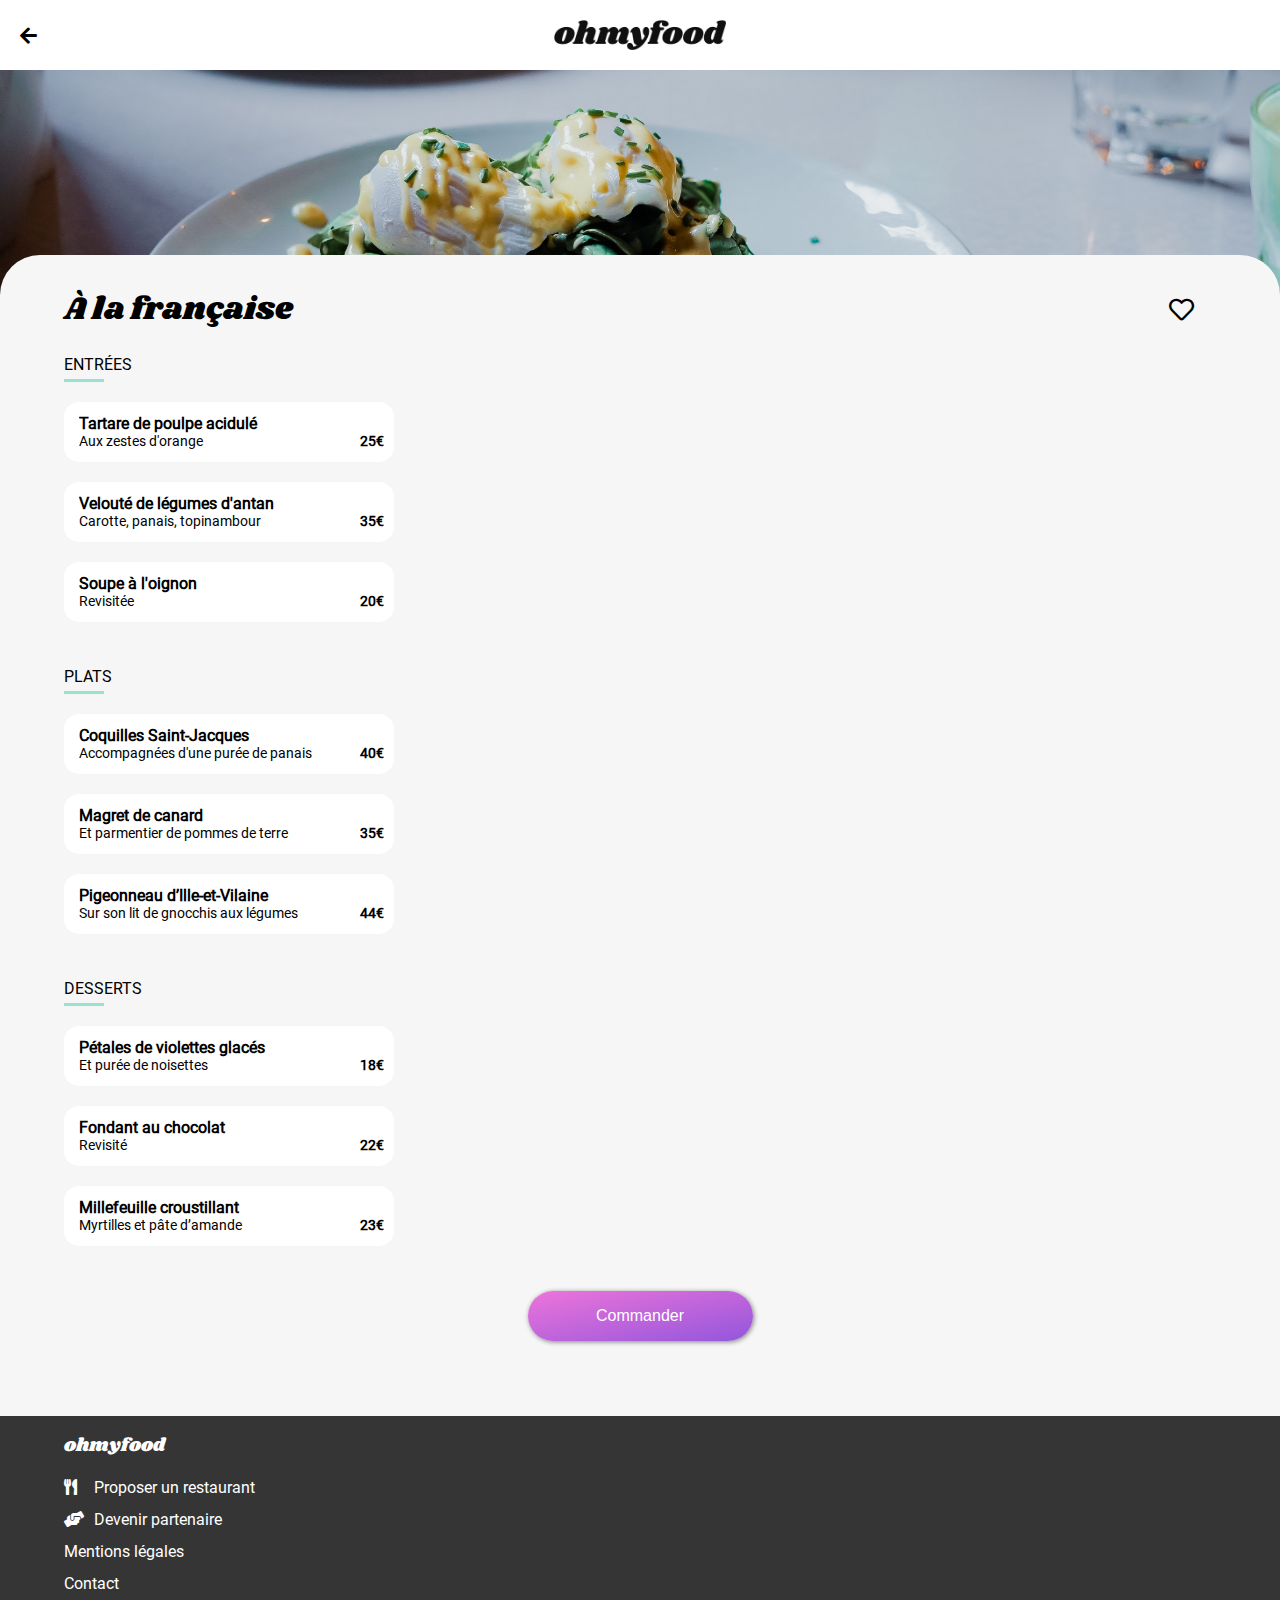
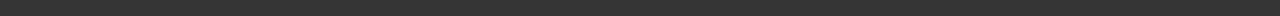
==== menu/a-la-francaise.html @ 7beffc09 "Ajout des menus et rétablissement du loader de l'accueil" ====
<!DOCTYPE html>
<html lang="fr">
<head>
  <meta charset="UTF-8">
  <meta name="viewport" content="width=device-width, initial-scale=1.0">
  <link rel="stylesheet" href="https://use.fontawesome.com/releases/v5.7.1/css/all.css">
  <link rel="stylesheet" href="../css/menu.css">
  <title>Ohmyfood - Menu - À la française</title>
</head>
<body>
  <header>
    <a id="back" href="../index.html"><i class="fa fa-arrow-left"></i></a>
    <img id="logo" src="../images/logo/ohmyfood.png" alt="Logo Ohmyfood" title="Logo Ohmyfood"/>
  </header>
  <main>
    <img id="photo" src="../images/restaurants/toa-heftiba-DQKerTsQwi0-unsplash.jpg" alt="À la française" title="À la française"/>
    <section id="menu">
      <div id="menu-title">
        <h1>À la française</h1>
        <div class="heart">
          <i class="far fa-heart"></i>
          <i class="fa fa-heart"></i>
        </div>
      </div>
      <div id="menu-list">
        <div class="starter">
          <p>ENTRÉES</p>
          <div class="dash"></div>
          <div class="elem">
            <div class="elem-container">
              <div class="elem-text">
                <div>
                  <div class="elem-name">Tartare de poulpe acidulé</div>
                  <div class="elem-desc">Aux zestes d'orange</div>
                </div>
                <div class="elem-price">25€</div>
              </div>
            </div>
            <div class="elem-check"><i class="fa fa-check-circle"></i></div>
          </div>
          <div class="elem">
            <div class="elem-container">
              <div class="elem-text">
                <div>
                  <div class="elem-name">Velouté de légumes d'antan</div>
                  <div class="elem-desc">Carotte, panais, topinambour</div>
                </div>
                <div class="elem-price">35€</div>
              </div>
            </div>
            <div class="elem-check"><i class="fa fa-check-circle"></i></div>
          </div>
          <div class="elem">
            <div class="elem-container">
              <div class="elem-text">
                <div>
                  <div class="elem-name">Soupe à l'oignon</div>
                  <div class="elem-desc">Revisitée</div>
                </div>
                <div class="elem-price">20€</div>
              </div>
            </div>
            <div class="elem-check"><i class="fa fa-check-circle"></i></div>
          </div>
        </div>
        <div class="main-course">
          <p>PLATS</p>
          <div class="dash"></div>
          <div class="elem">
            <div class="elem-container">
              <div class="elem-text">
                <div>
                  <div class="elem-name">Coquilles Saint-Jacques</div>
                  <div class="elem-desc">Accompagnées d'une purée de panais</div>
                </div>
                <div class="elem-price">40€</div>
              </div>
            </div>
            <div class="elem-check"><i class="fa fa-check-circle"></i></div>
          </div>
          <div class="elem">
            <div class="elem-container">
              <div class="elem-text">
                <div>
                  <div class="elem-name">Magret de canard</div>
                  <div class="elem-desc">Et parmentier de pommes de terre</div>
                </div>
                <div class="elem-price">35€</div>
              </div>
            </div>
            <div class="elem-check"><i class="fa fa-check-circle"></i></div>
          </div>
          <div class="elem">
            <div class="elem-container">
              <div class="elem-text">
                <div>
                  <div class="elem-name">Pigeonneau d’Ille-et-Vilaine</div>
                  <div class="elem-desc">Sur son lit de gnocchis aux légumes</div>
                </div>
                <div class="elem-price">44€</div>
              </div>
            </div>
            <div class="elem-check"><i class="fa fa-check-circle"></i></div>
          </div>
        </div>
        <div class="dessert">
          <p>DESSERTS</p>
          <div class="dash"></div>
          <div class="elem">
            <div class="elem-container">
              <div class="elem-text">
                <div>
                  <div class="elem-name">Pétales de violettes glacés</div>
                  <div class="elem-desc">Et purée de noisettes</div>
                </div>
                <div class="elem-price">18€</div>
              </div>
            </div>
            <div class="elem-check"><i class="fa fa-check-circle"></i></div>
          </div>
          <div class="elem">
            <div class="elem-container">
              <div class="elem-text">
                <div>
                  <div class="elem-name">Fondant au chocolat</div>
                  <div class="elem-desc">Revisité</div>
                </div>
                <div class="elem-price">22€</div>
              </div>
            </div>
            <div class="elem-check"><i class="fa fa-check-circle"></i></div>
          </div>
          <div class="elem">
            <div class="elem-container">
              <div class="elem-text">
                <div>
                  <div class="elem-name">Millefeuille croustillant</div>
                  <div class="elem-desc">Myrtilles et pâte d’amande</div>
                </div>
                <div class="elem-price">23€</div>
              </div>
            </div>
            <div class="elem-check"><i class="fa fa-check-circle"></i></div>
          </div>
        </div>
      </div>
      <button id="order-btn" type="button">Commander</button>
    </section>
  </main>
  <footer>
    <div>
      <h3>ohmyfood</h3>
      <ul>
        <li><a href="#"><i class="fa fa-utensils"></i>Proposer un restaurant</a></li>
        <li><a href="#"><i class="fa fa-hands-helping"></i>Devenir partenaire</a></li>
        <li><a href="#">Mentions légales</a></li>
        <li><a href="#">Contact</a></li>
      </ul>
    </div>
  </footer>
</body>
</html>
---- css/menu.css ----
@font-face {
	font-family: "Roboto";
	src: url("./fonts/Roboto-Regular.ttf") format("truetype");
}

@font-face {
  font-family: "Shrikhand";
  src: url("./fonts/Shrikhand-Regular.ttf") format("truetype");
}

html {
  font-family: "Roboto";
  min-width: 325px;
}

img {
  max-width: 100%;
  max-height: 100%;
  object-fit: cover;
}

body {
  margin: 0;
  color: black;
}

header {
  height: 70px;
  display: flex;
  justify-content: center;
  align-items: center;
}

#back {
  position: absolute;
  left: 20px;
  top: 25px;
  color: inherit;
  font-size: 1.2em;
}

#logo {
  height: 30px;
}

main {
  display: flex;
  flex-direction: column;
}

#photo {
  height: 225px;
}

#menu {
  padding: 10px 5%;
  padding-bottom: 75px;
  margin-top: -40px;
  display: flex;
  flex-direction: column;
  background-color: #F6F6F6;
  border-radius: 40px 40px 0 0;
  z-index: 1;
}

.heart {
  position: relative;
  font-size: 25px;
}

.heart:hover .far.fa-heart {
  transform: scale(0);
}

.heart:hover .fa.fa-heart {
  transform: scale(1)
}

.fa-heart {
  width: 30px;
  height: 30px;
  display: flex;
  justify-content: center;
  align-items: center;
  transition-property: transform;
  transition-duration: 500ms;
  overflow: hidden;
}

.far.fa-heart {
  position: absolute;
  left: 0;
  top: 0;
  color: inherit;
}

.fa.fa-heart {
  background: linear-gradient(to top right, #ED74DA, #9356DC);
  -webkit-background-clip: text;
  background-clip: text;
  color: transparent;
  transform: scale(0);
}

#menu-title {
  display: flex;
  justify-content: space-between;
  align-items: center;
  padding-right: 20px;
}

#menu-title > h1 {
  font-family: "Shrikhand";
  font-weight: normal;
}

#menu-title > i {
  font-size: 1.5em;
}

#menu-list > div {
  margin-bottom: 45px;
}

#menu-list > div > p {
  margin: 0;
  margin-bottom: 5px;
}

.dash {
  width: 40px;
  height: 3px;
  background-color: #99E2D0;
}

.elem {
  position: relative;
  width: 330px;
  height: 60px;
  margin-top: 20px;
  border-radius: 15px;
  background-color: white;
  overflow: hidden;
  display: flex;
  align-items: center;
}

.elem-container {
  width: 100%;
  padding: 8px 15px;
}

.elem .elem-text {
  width: 100%;
  display: flex;
  justify-content: space-between;
}

.elem .elem-text > div:nth-child(1) {
  width: 280px;
  display: flex;
  flex-direction: column;
  justify-content:  space-around;
  transition-property: width;
  transition-duration: 500ms;
}

.elem:hover .elem-text > div:nth-child(1) {
  width: 220px;
}

.elem-name {
  font-weight: bold;
  text-overflow: ellipsis;
  overflow: hidden;
  white-space: nowrap;
}

.elem-desc {
  font-size: .9em;
  text-overflow: ellipsis;
  overflow: hidden;
  white-space: nowrap;
}

.elem-price {
  display: flex;
  justify-content: flex-end;
  align-items: flex-end;
  font-weight: bold;
  font-size: .9em;
}

.elem .elem-check {
  width: 65px;
  height: 100%;
  margin-right: -65px;
  display: flex;
  justify-content: center;
  align-items: center;
  background-color: #99E2D0;
  color: white;
  font-size: 1.2em;
  transition-property: margin;
  transition-duration: 500ms;
  float: right;
}

.elem:hover .elem-check {
  margin-right: 0px;
}

.elem:hover .elem-check i {
  animation: rotate-check 500ms forwards;
}

@keyframes rotate-check {
  from {
    transform: rotateZ(0deg)
  }
  to {
    transform: rotateZ(360deg)
  }
}

#order-btn {
  height: 50px;
  width: 225px;
  border-radius: 25px;
  border: none;
  box-shadow: 1px 1px 5px grey;
  background: linear-gradient(to bottom right, #ED74DA, #9356DC);
  color: white;
  font-size: 1rem;
  align-self: center;
}

#order-btn:hover {
  cursor: pointer;
  filter: brightness(110%);
  box-shadow: 3px 3px 5px grey;
}

footer {
  height: 200px;
  position: relative;
  bottom: 0;
  background-color: #353535;
  color: white;
  display: flex;
  align-items: center;
}

footer > div {
  height: 180px;
  padding-left: 5%;
  display: flex;
  flex-direction: column;
  justify-content: space-around;
}

footer h3 {
  margin: 0;
  font-family: "Shrikhand";
  font-weight: normal;
}

footer a {
  text-decoration: none;
  color: inherit;
}

footer a:hover {
  text-decoration: underline;
}

ul {
  list-style: none;
  padding: 0;
  margin: 0;
}

li {
  line-height: 2;
}

li i {
  width: 30px;
}
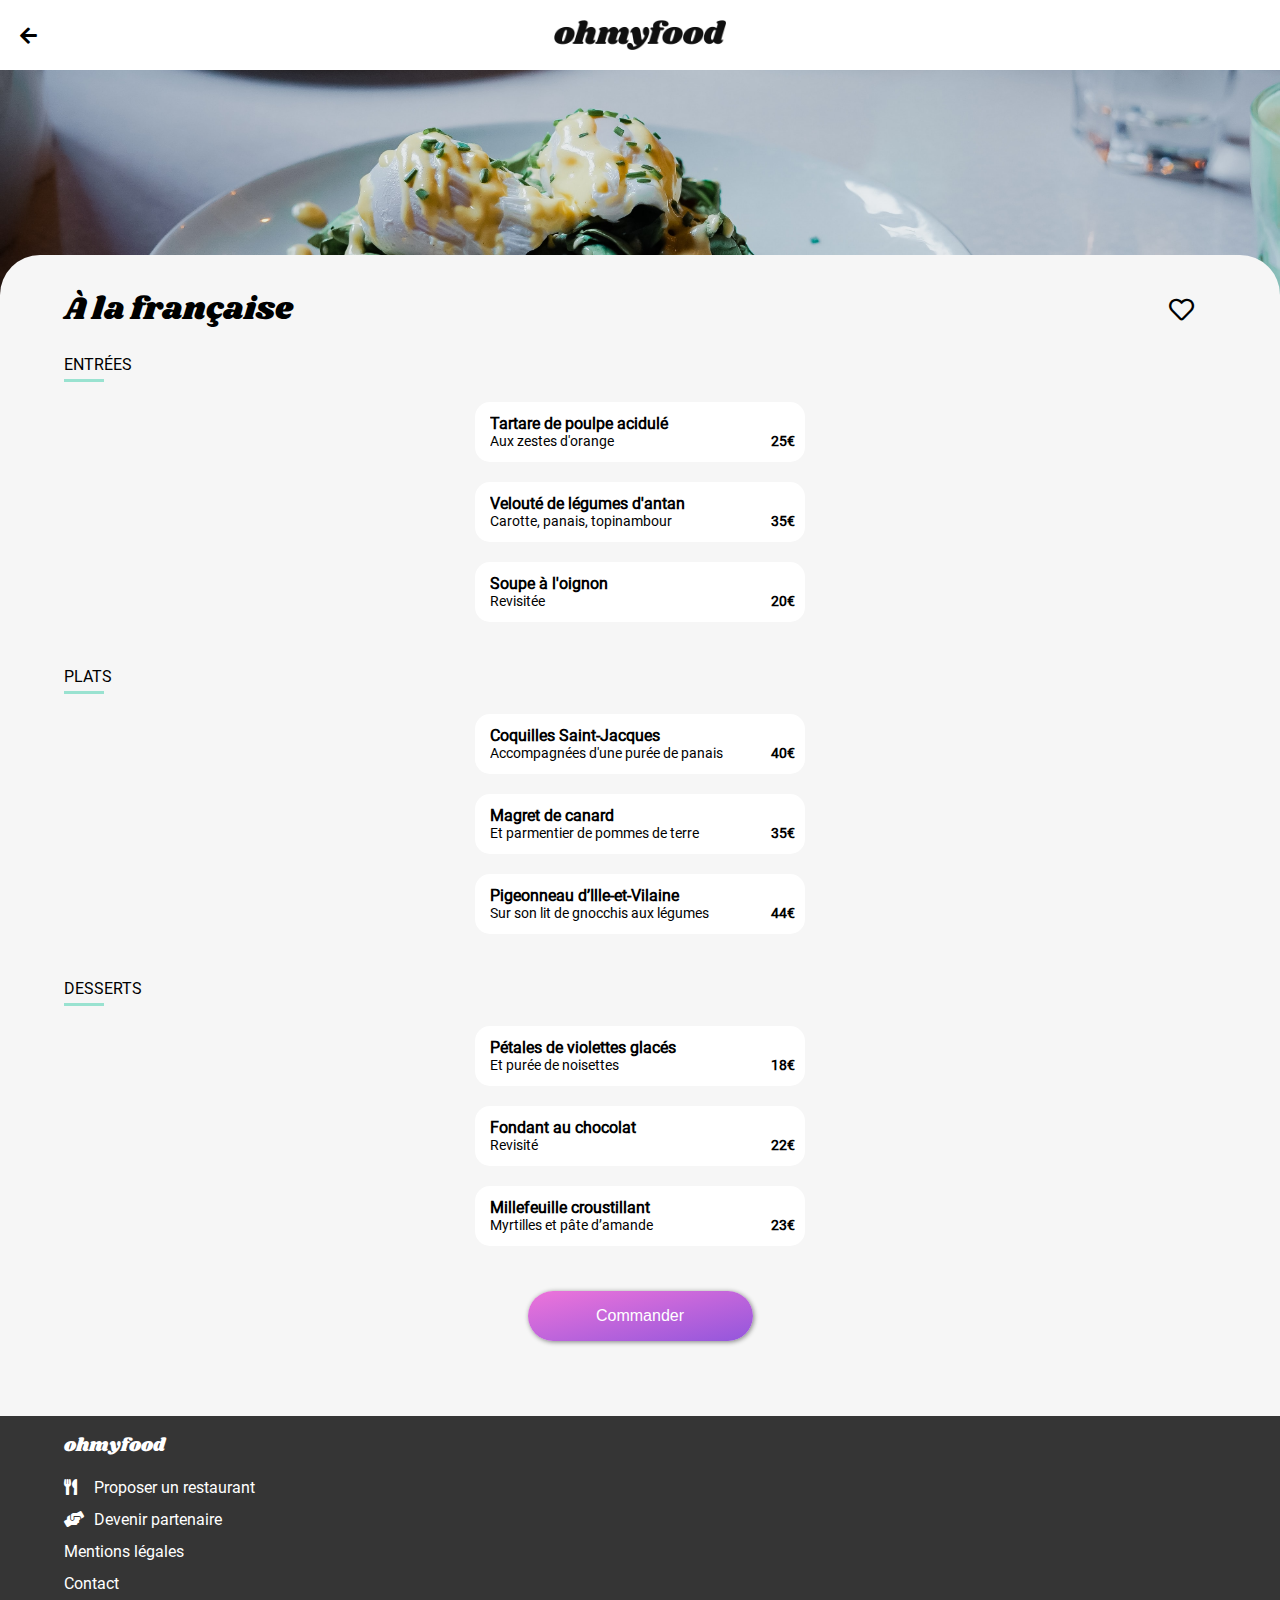
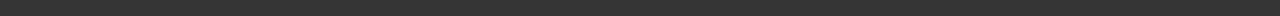
==== commit 11e48a72: "Ajout du mail au lien de contact" ====
--- a/menu/a-la-francaise.html
+++ b/menu/a-la-francaise.html
@@ -154,7 +154,7 @@
         <li><a href="#"><i class="fa fa-utensils"></i>Proposer un restaurant</a></li>
         <li><a href="#"><i class="fa fa-hands-helping"></i>Devenir partenaire</a></li>
         <li><a href="#">Mentions légales</a></li>
-        <li><a href="#">Contact</a></li>
+        <li><a href="mailto:miammiam@unsite.com" title="Nous contacter">Contact</a></li>
       </ul>
     </div>
   </footer>
--- a/css/menu.css
+++ b/css/menu.css
@@ -120,17 +120,22 @@
 
 #menu-list > div {
   margin-bottom: 45px;
+  display: flex;
+  flex-direction: column;
+  align-items: center;
 }
 
 #menu-list > div > p {
   margin: 0;
   margin-bottom: 5px;
+  align-self: flex-start;
 }
 
 .dash {
   width: 40px;
   height: 3px;
   background-color: #99E2D0;
+  align-self: flex-start;
 }
 
 .elem {
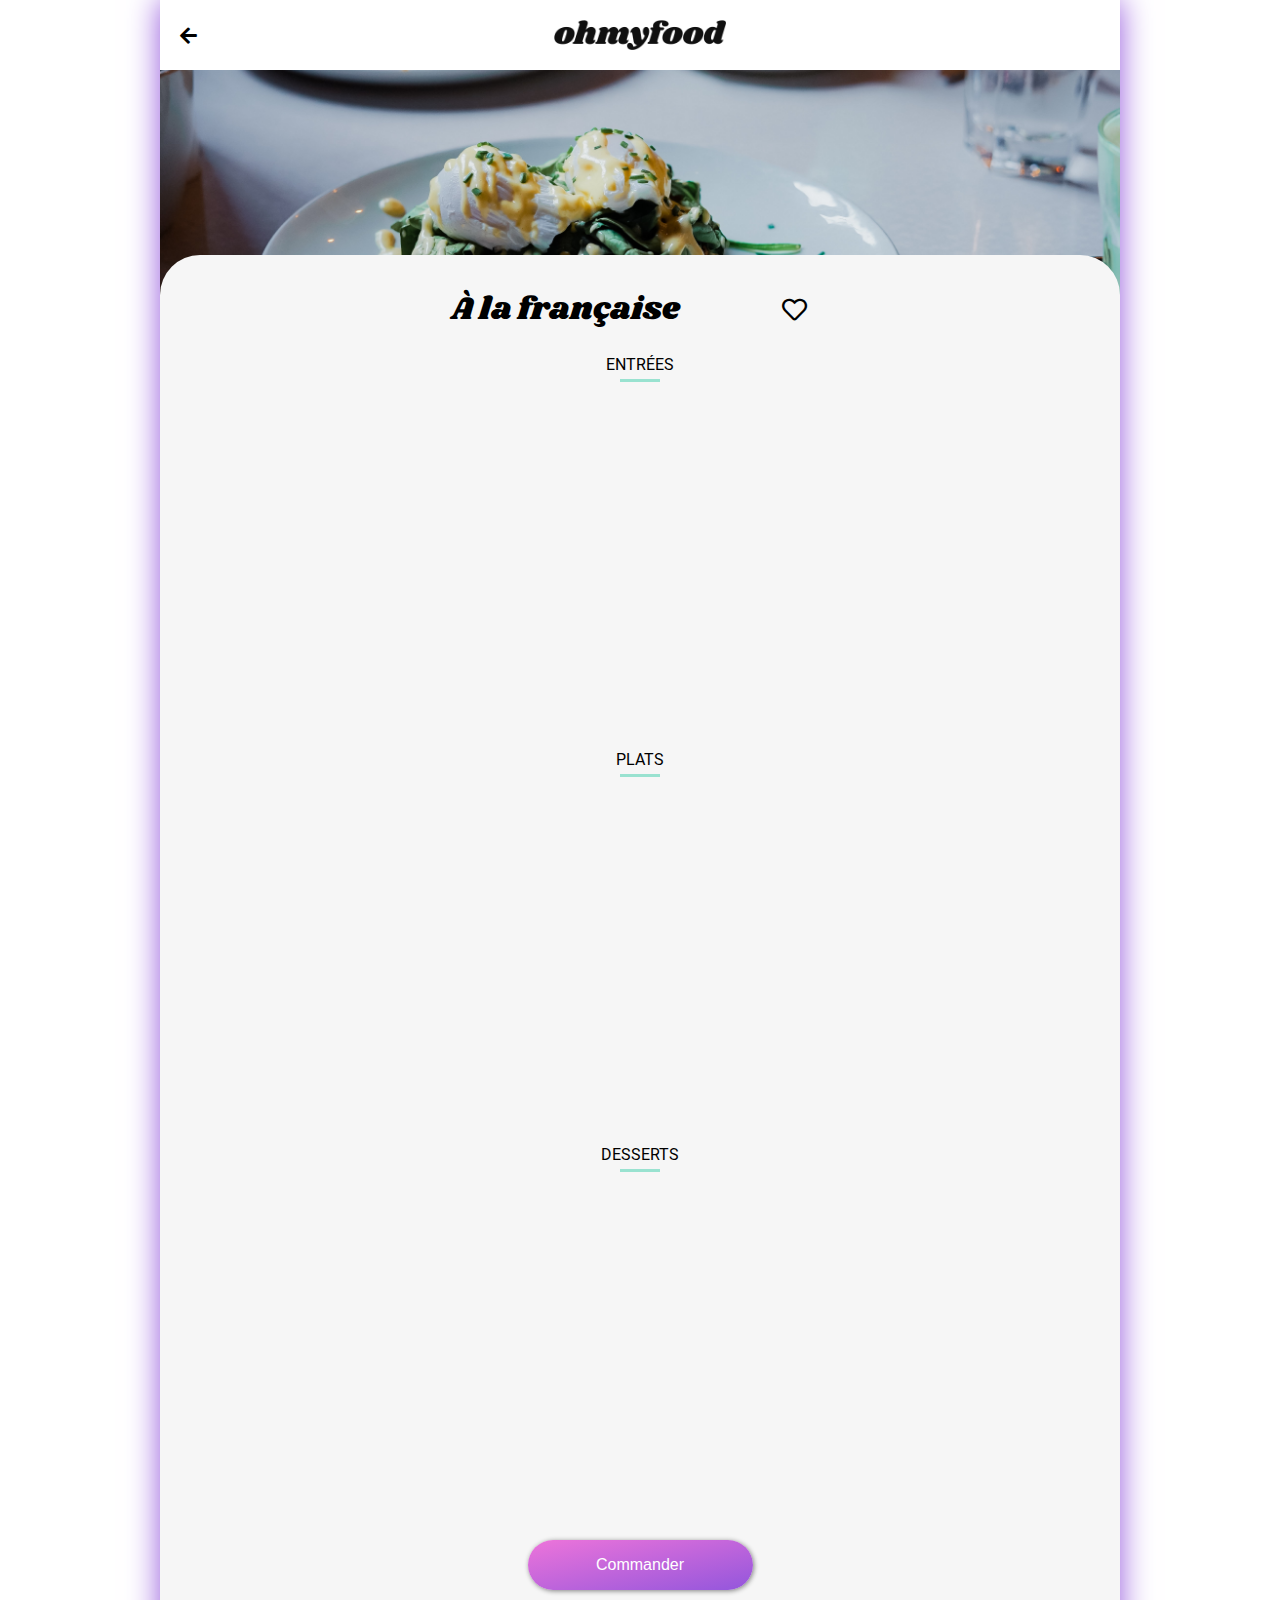
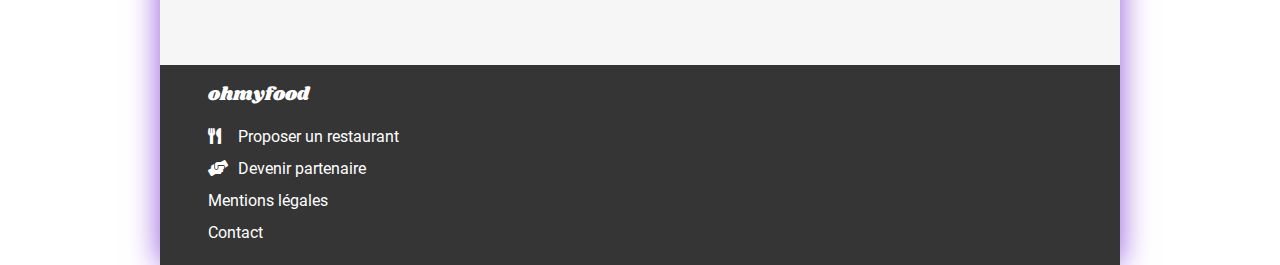
==== commit 0cad1113: "Animation des menus + ajout prise en charge tablette/PC + correction class/id menu" ====
--- a/menu/a-la-francaise.html
+++ b/menu/a-la-francaise.html
@@ -23,9 +23,9 @@
         </div>
       </div>
       <div id="menu-list">
-        <div class="starter">
+        <div id="starter">
           <p>ENTRÉES</p>
-          <div class="dash"></div>
+          <span class="dash"></span>
           <div class="elem">
             <div class="elem-container">
               <div class="elem-text">
@@ -63,9 +63,9 @@
             <div class="elem-check"><i class="fa fa-check-circle"></i></div>
           </div>
         </div>
-        <div class="main-course">
+        <div id="main-course">
           <p>PLATS</p>
-          <div class="dash"></div>
+          <span class="dash"></span>
           <div class="elem">
             <div class="elem-container">
               <div class="elem-text">
@@ -103,9 +103,9 @@
             <div class="elem-check"><i class="fa fa-check-circle"></i></div>
           </div>
         </div>
-        <div class="dessert">
+        <div id="dessert">
           <p>DESSERTS</p>
-          <div class="dash"></div>
+          <span class="dash"></span>
           <div class="elem">
             <div class="elem-container">
               <div class="elem-text">
--- a/css/menu.css
+++ b/css/menu.css
@@ -25,6 +25,7 @@
 }
 
 header {
+  position: relative;
   height: 70px;
   display: flex;
   justify-content: center;
@@ -138,16 +139,51 @@
   align-self: flex-start;
 }
 
+#menu-list > div {
+  height: 350px;
+  position: inherit;
+  top: 0;
+  overflow: hidden; 
+}
+
 .elem {
   position: relative;
   width: 330px;
-  height: 60px;
-  margin-top: 20px;
+  height: 80px;
+  margin-top: 30px;
   border-radius: 15px;
   background-color: white;
   overflow: hidden;
   display: flex;
   align-items: center;
+  opacity: 0;
+  animation-name: display-elem;
+  animation-duration: 250ms;
+  animation-timing-function: ease-out;
+  animation-fill-mode: forwards;
+}
+
+#starter div {
+  animation-delay: 500ms;
+}
+
+#main-course div {
+  animation-delay: 1000ms;
+}
+
+#dessert div {
+  animation-delay: 1500ms;
+}
+
+@keyframes display-elem {
+  from {
+    opacity: 0;
+    margin-top: 30px;
+  }
+  to {
+    opacity: 1;
+    margin-top: 20px;
+  }
 }
 
 .elem-container {
@@ -291,4 +327,24 @@
 
 li i {
   width: 30px;
+}
+
+/* Tablette */
+@media screen and (min-width: 641px) {
+  html {
+    margin: 0 12.5%;
+    box-shadow: 0 0 30px #9356DC;
+  }
+
+  #menu-title {
+    justify-content: center;
+  }
+
+  #menu-title > h1 {
+    margin-right: 100px;
+  }
+
+  #menu-list > div > p, .dash {
+    align-self: center;
+  }
 }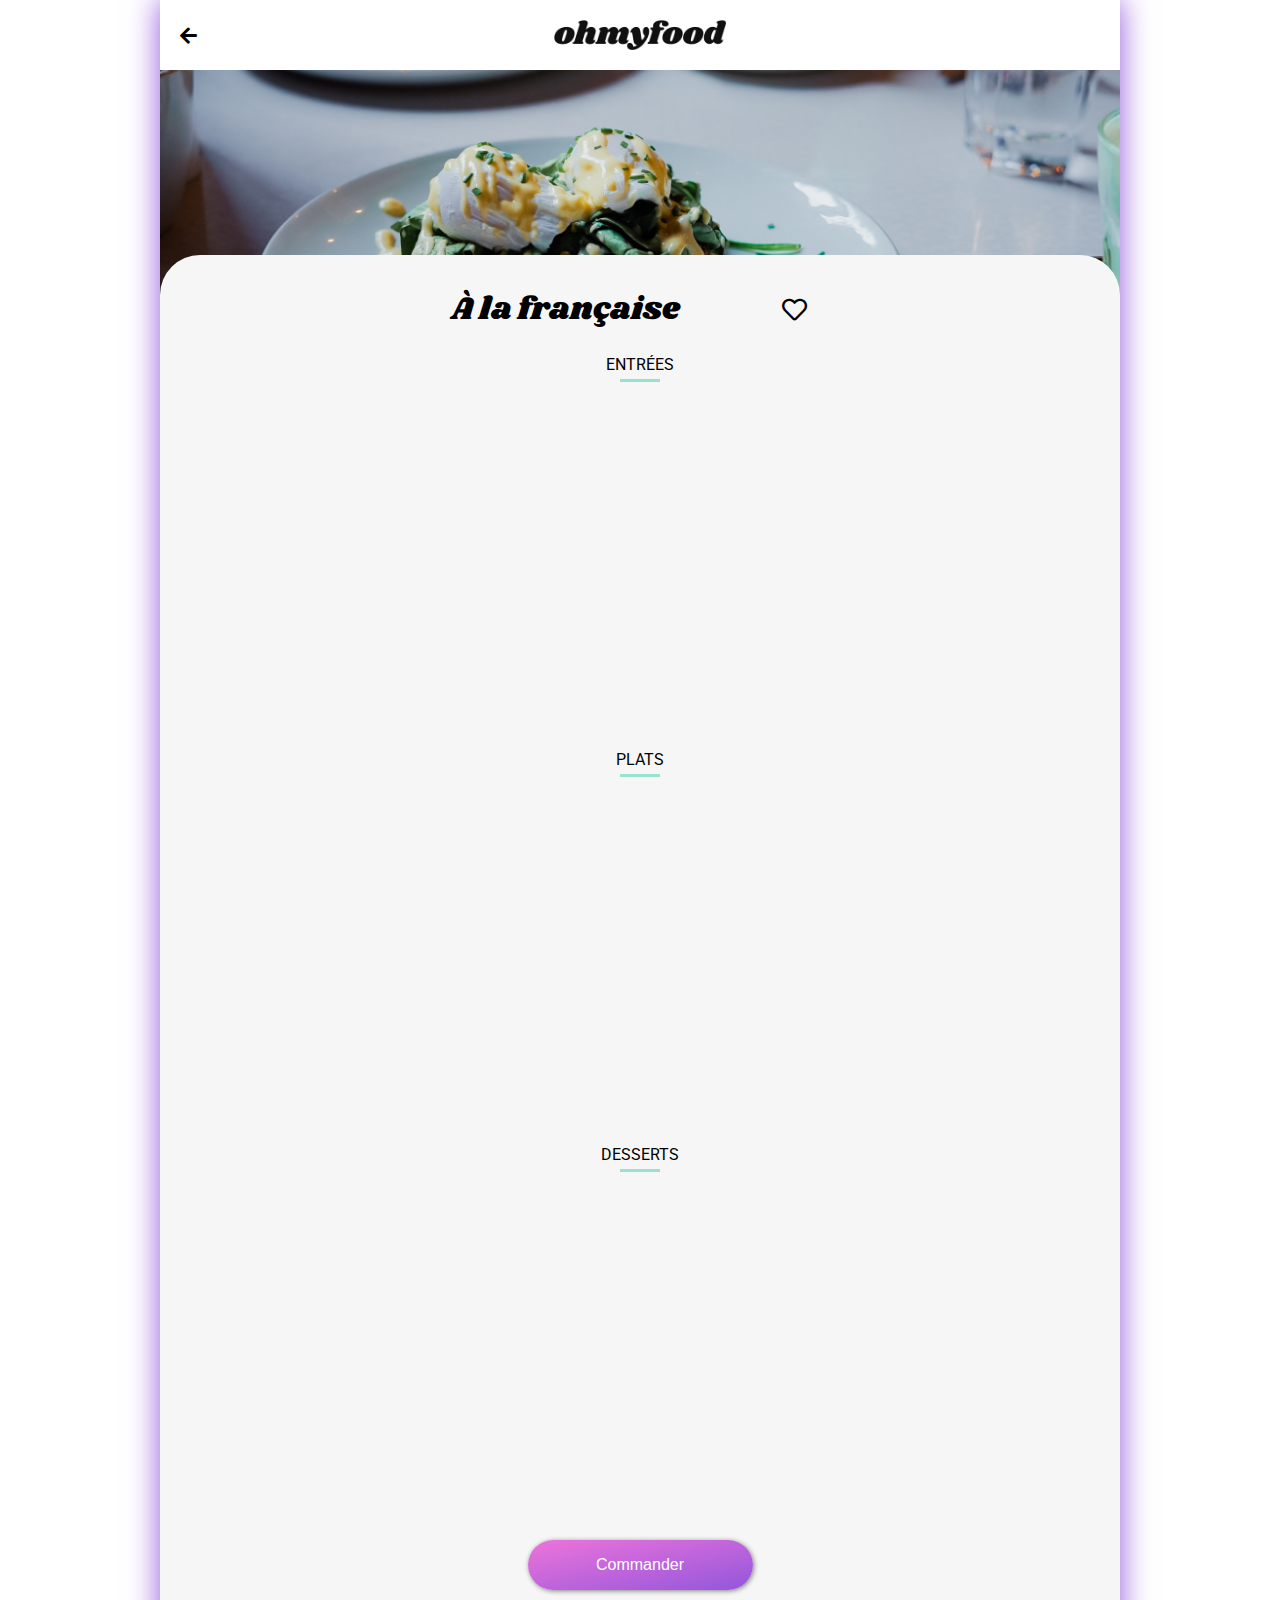
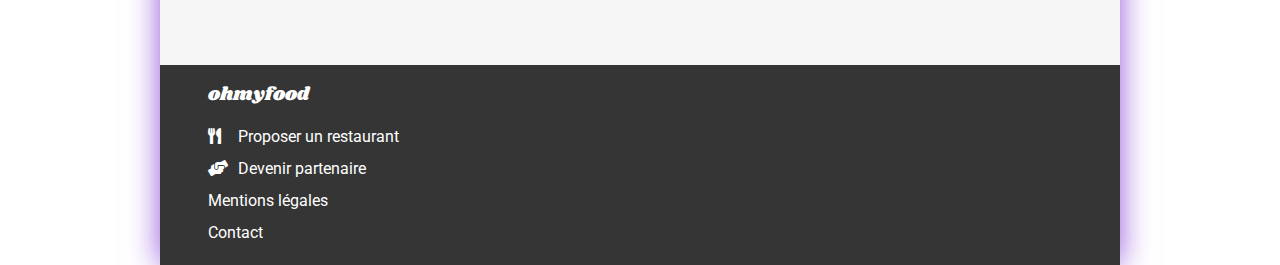
==== commit 38666fa6: "Changement ajout police" ====
--- a/menu/a-la-francaise.html
+++ b/menu/a-la-francaise.html
@@ -4,6 +4,10 @@
   <meta charset="UTF-8">
   <meta name="viewport" content="width=device-width, initial-scale=1.0">
   <link rel="stylesheet" href="https://use.fontawesome.com/releases/v5.7.1/css/all.css">
+  <link rel="preconnect" href="https://fonts.googleapis.com">
+  <link rel="preconnect" href="https://fonts.gstatic.com" crossorigin>
+  <link href="https://fonts.googleapis.com/css2?family=Roboto:ital,wght@0,100;0,300;0,400;0,500;0,700;0,900;1,100;1,300;1,400;1,500;1,700;1,900&display=swap" rel="stylesheet">
+  <link href="https://fonts.googleapis.com/css2?family=Shrikhand&display=swap" rel="stylesheet">
   <link rel="stylesheet" href="../css/menu.css">
   <title>Ohmyfood - Menu - À la française</title>
 </head>
--- a/css/menu.css
+++ b/css/menu.css
@@ -1,13 +1,3 @@
-@font-face {
-	font-family: "Roboto";
-	src: url("./fonts/Roboto-Regular.ttf") format("truetype");
-}
-
-@font-face {
-  font-family: "Shrikhand";
-  src: url("./fonts/Shrikhand-Regular.ttf") format("truetype");
-}
-
 html {
   font-family: "Roboto";
   min-width: 325px;
